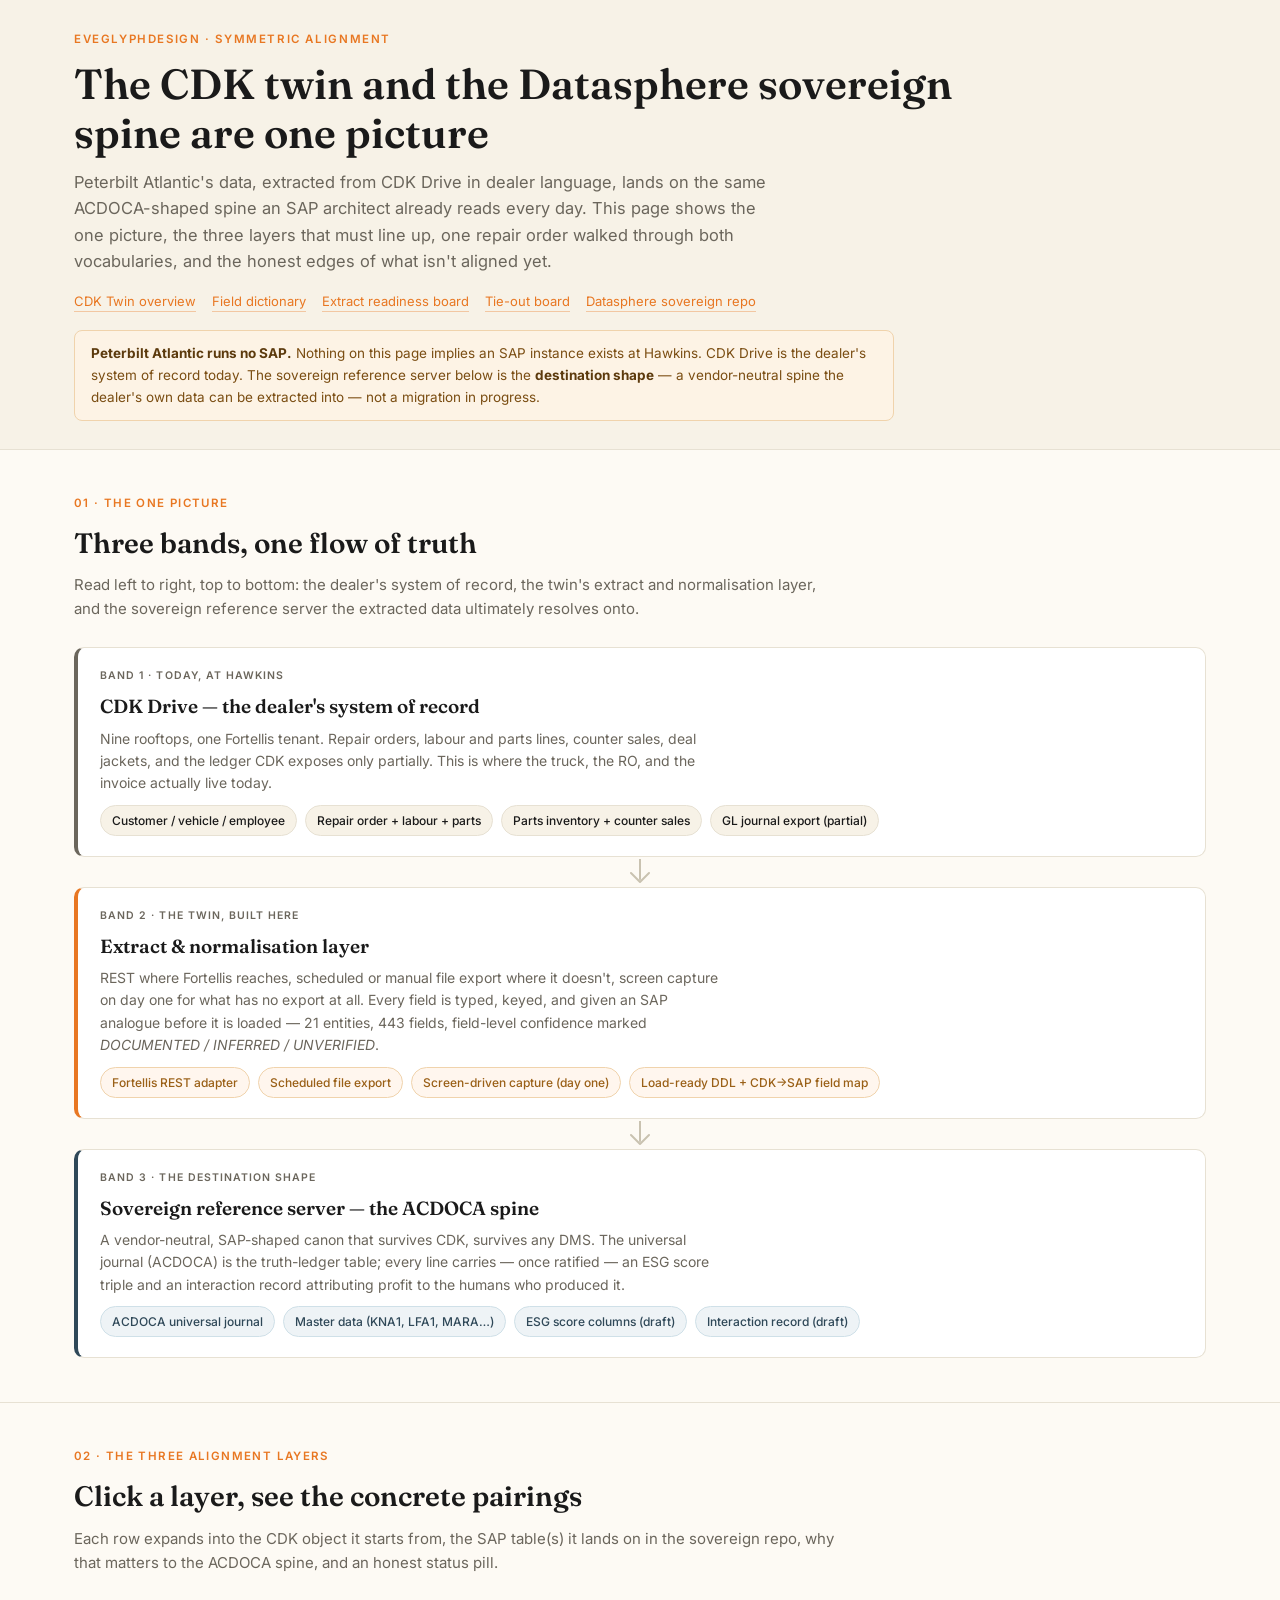
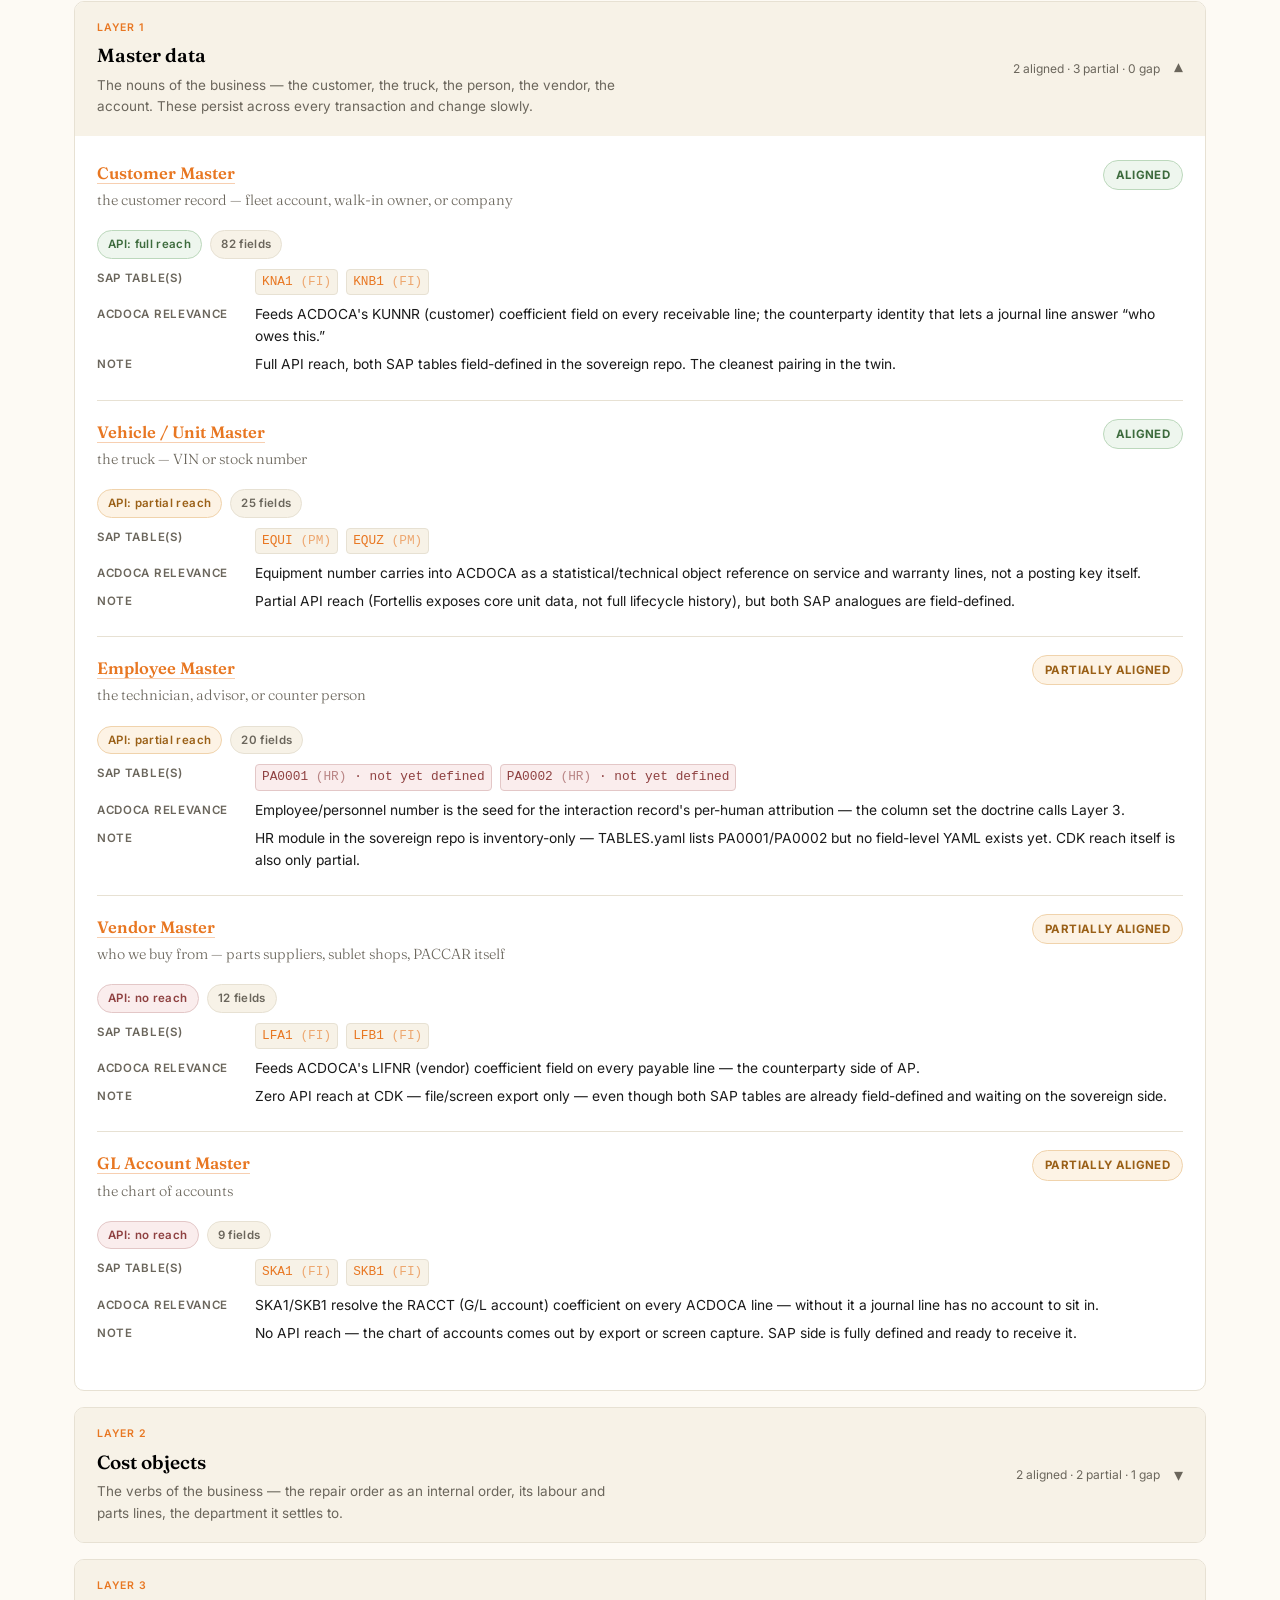
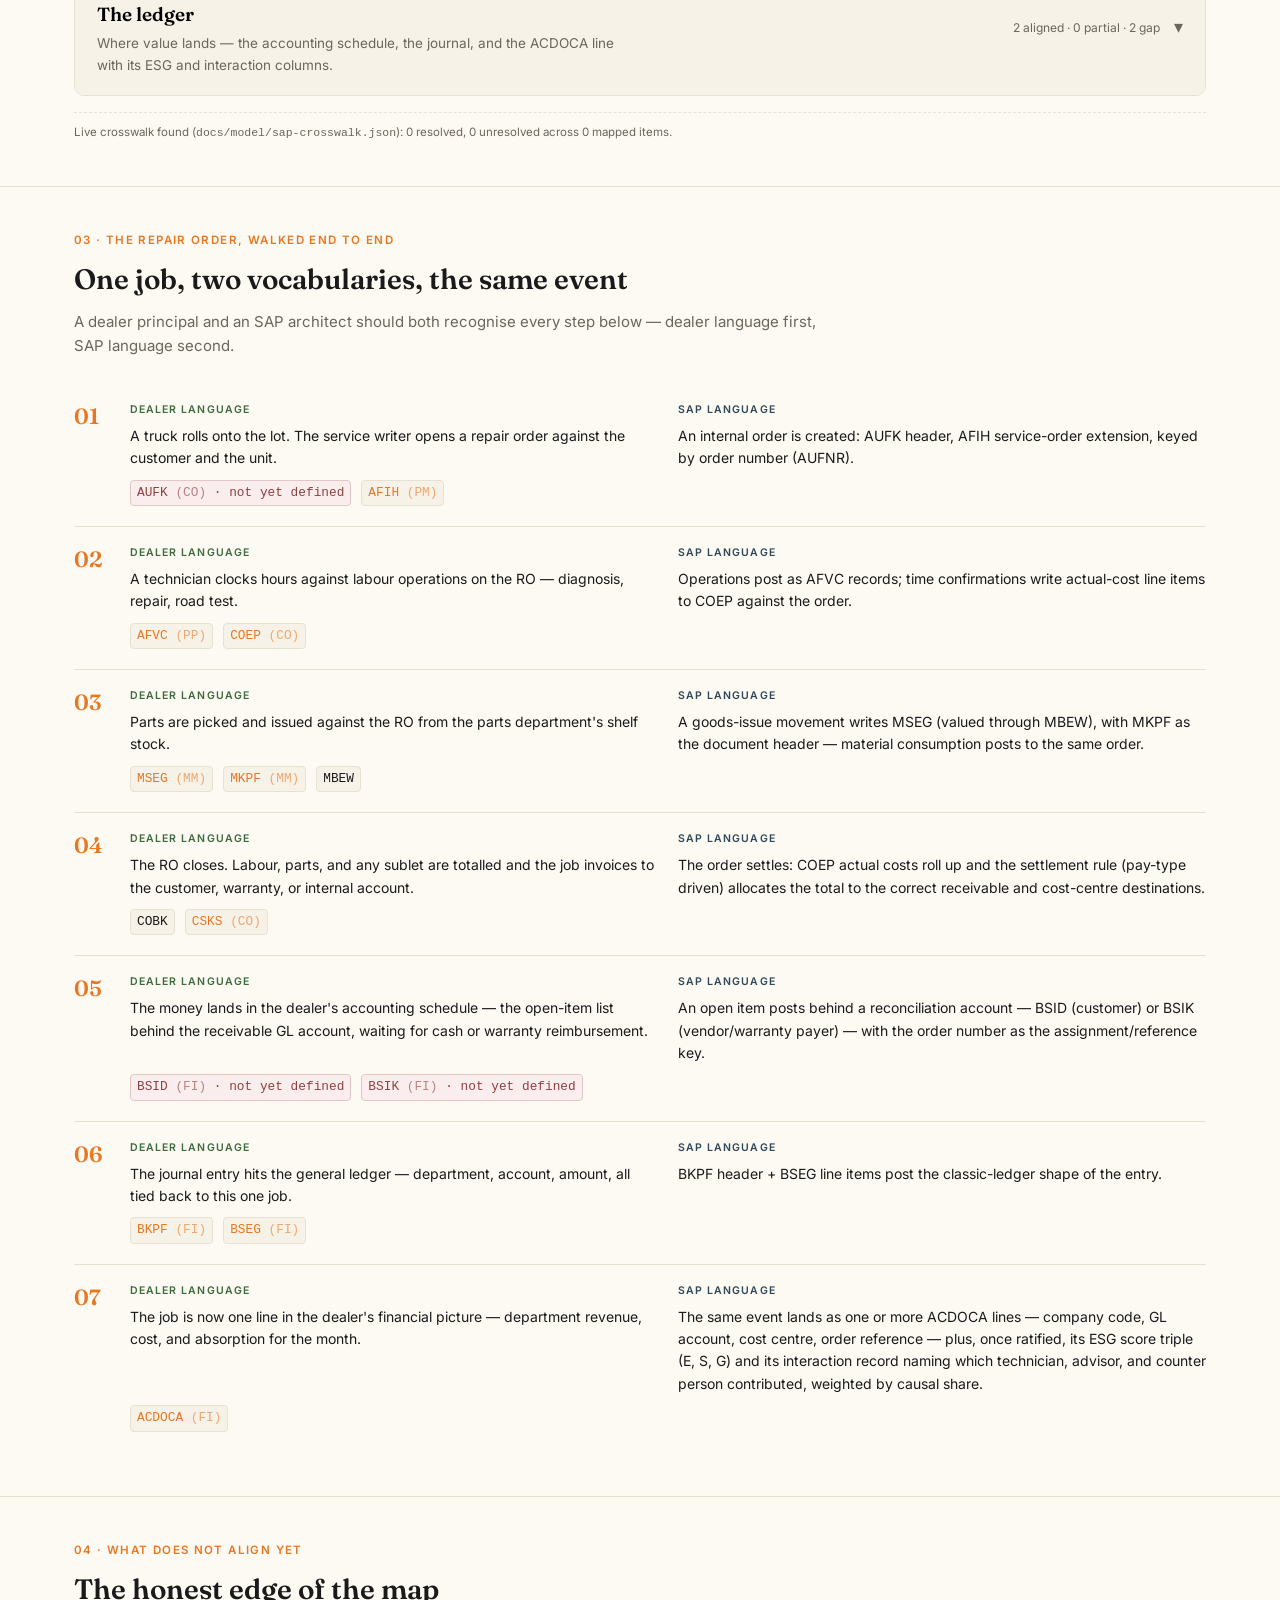
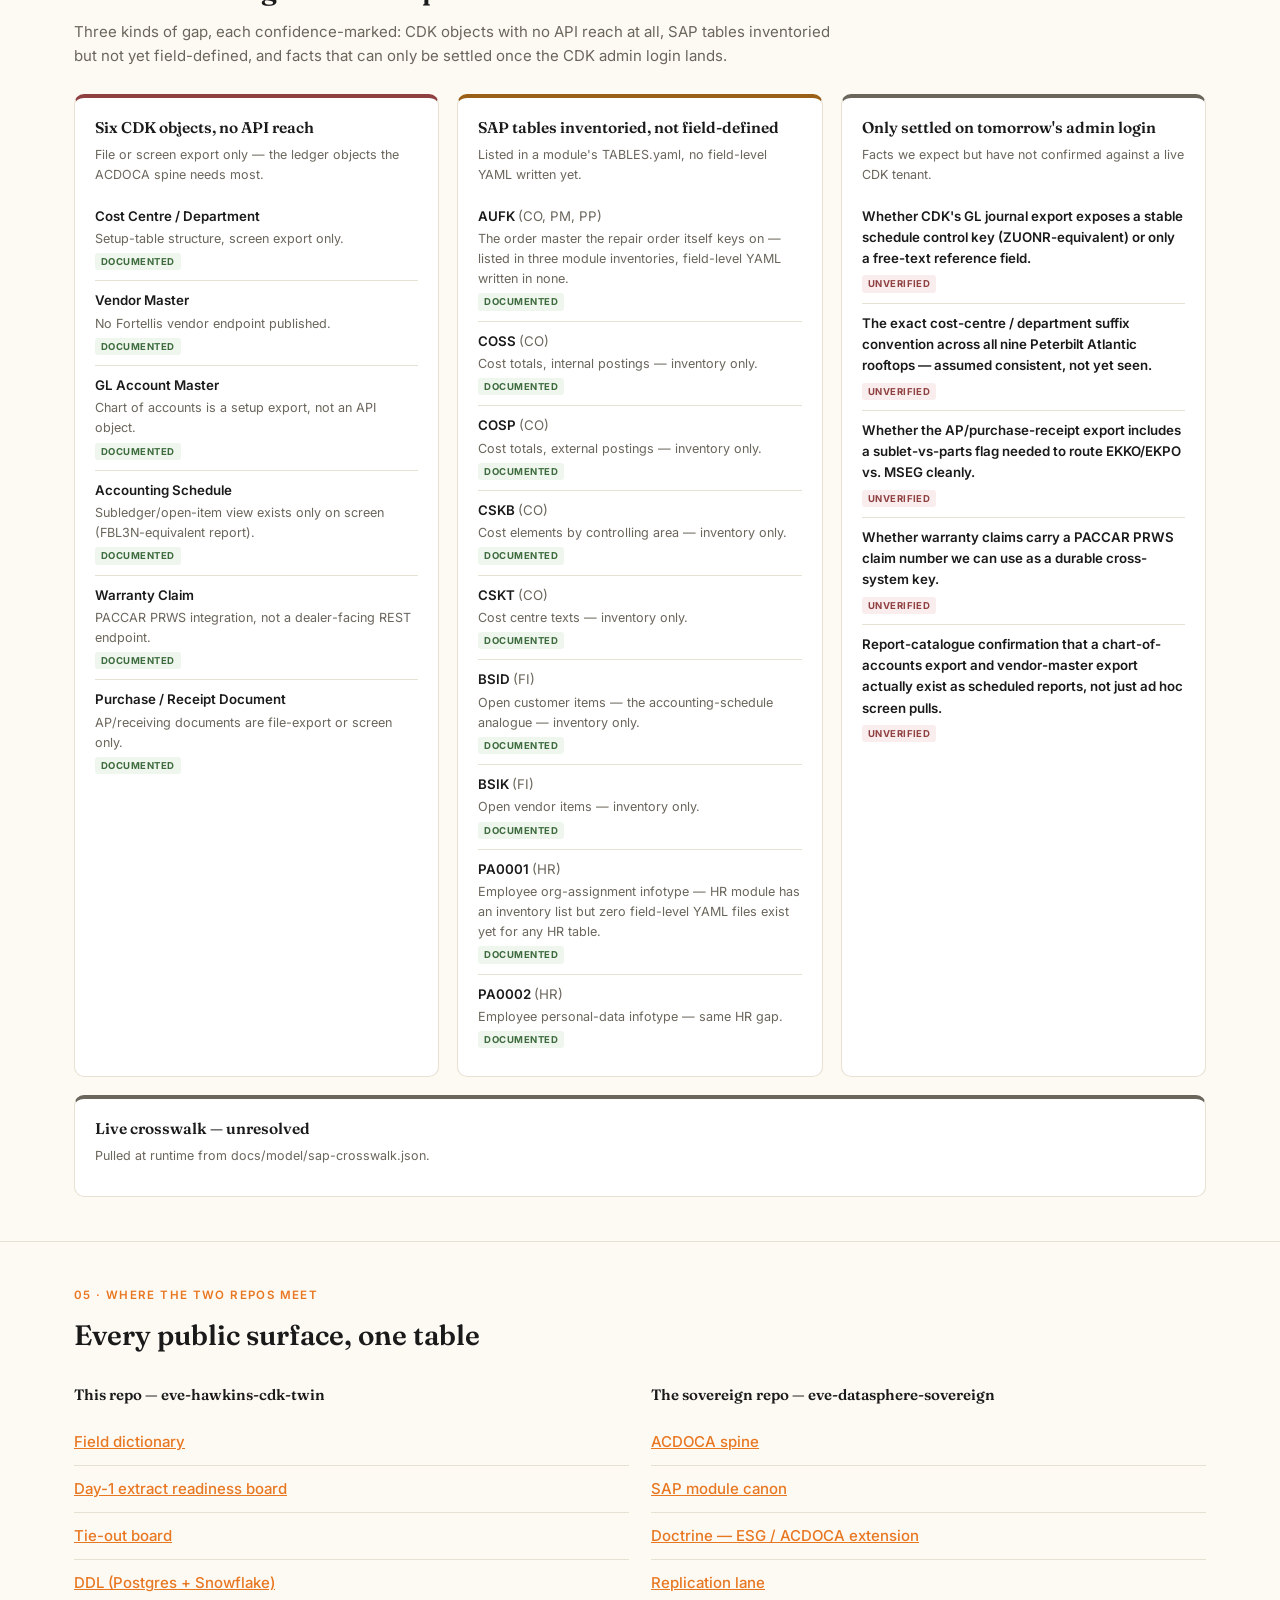
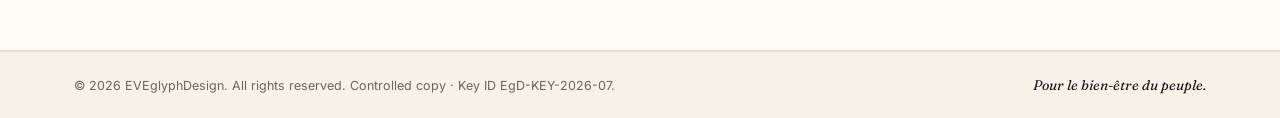
==== docs/alignment/index.html @ 352b88d2 "Lane H: Alignment Surface — CDK twin ↔ Datasphere sovereign spine, one clickable picture - docs/alig" ====
<!doctype html>
<html lang="en">
<head>
<meta charset="utf-8">
<meta name="viewport" content="width=device-width, initial-scale=1">
<title>Alignment Surface — CDK Twin ↔ Datasphere Sovereign — EVEglyphDesign</title>
<link rel="preconnect" href="https://fonts.googleapis.com">
<link rel="preconnect" href="https://fonts.gstatic.com" crossorigin>
<link href="https://fonts.googleapis.com/css2?family=Fraunces:opsz,wght@9..144,300;9..144,500;9..144,600&family=Inter:wght@400;500;600&display=swap" rel="stylesheet">
<link rel="stylesheet" href="alignment.css">
</head>
<body>

<header class="hero">
  <div class="wrap">
    <div class="eyebrow">EVEglyphDesign · Symmetric Alignment</div>
    <h1>The CDK twin and the Datasphere sovereign spine are one picture</h1>
    <p class="lede">
      Peterbilt Atlantic's data, extracted from CDK Drive in dealer language, lands on the same
      ACDOCA-shaped spine an SAP architect already reads every day. This page shows the one
      picture, the three layers that must line up, one repair order walked through both
      vocabularies, and the honest edges of what isn't aligned yet.
    </p>
    <div class="crumbs">
      <a href="../">CDK Twin overview</a>
      <a href="../model/">Field dictionary</a>
      <a href="../extract/">Extract readiness board</a>
      <a href="../tieout/">Tie-out board</a>
      <a href="https://github.com/EVEglyphDesign/eve-datasphere-sovereign">Datasphere sovereign repo</a>
    </div>
    <div class="destination-note">
      <strong>Peterbilt Atlantic runs no SAP.</strong> Nothing on this page implies an SAP instance
      exists at Hawkins. CDK Drive is the dealer's system of record today. The sovereign
      reference server below is the <strong>destination shape</strong> — a vendor-neutral spine the
      dealer's own data can be extracted into — not a migration in progress.
    </div>
  </div>
</header>

<!-- ===================== SECTION 1 — ONE PICTURE ===================== -->
<section id="picture">
  <div class="wrap">
    <div class="sec-head">
      <div class="sec-kicker">01 · The one picture</div>
      <h2>Three bands, one flow of truth</h2>
      <p class="section-intro">
        Read left to right, top to bottom: the dealer's system of record, the twin's extract and
        normalisation layer, and the sovereign reference server the extracted data ultimately
        resolves onto.
      </p>
    </div>

    <div class="bands">
      <div class="band cdk">
        <div class="b-eyebrow">Band 1 · Today, at Hawkins</div>
        <h3>CDK Drive — the dealer's system of record</h3>
        <p>Nine rooftops, one Fortellis tenant. Repair orders, labour and parts lines, counter
          sales, deal jackets, and the ledger CDK exposes only partially. This is where the truck,
          the RO, and the invoice actually live today.</p>
        <div class="b-items">
          <span class="b-chip">Customer / vehicle / employee</span>
          <span class="b-chip">Repair order + labour + parts</span>
          <span class="b-chip">Parts inventory + counter sales</span>
          <span class="b-chip">GL journal export (partial)</span>
        </div>
      </div>

      <div class="band-arrow" aria-hidden="true">
        <svg width="22" height="26" viewBox="0 0 22 26"><path d="M11 0v20M2 14l9 9 9-9" stroke="#c9c2b0" stroke-width="2" fill="none" stroke-linecap="round" stroke-linejoin="round"/></svg>
      </div>

      <div class="band twin">
        <div class="b-eyebrow">Band 2 · The twin, built here</div>
        <h3>Extract &amp; normalisation layer</h3>
        <p>REST where Fortellis reaches, scheduled or manual file export where it doesn't, screen
          capture on day one for what has no export at all. Every field is typed, keyed, and
          given an SAP analogue before it is loaded — 21 entities, 443 fields, field-level
          confidence marked <em>DOCUMENTED / INFERRED / UNVERIFIED</em>.</p>
        <div class="b-items">
          <span class="b-chip">Fortellis REST adapter</span>
          <span class="b-chip">Scheduled file export</span>
          <span class="b-chip">Screen-driven capture (day one)</span>
          <span class="b-chip">Load-ready DDL + CDK→SAP field map</span>
        </div>
      </div>

      <div class="band-arrow" aria-hidden="true">
        <svg width="22" height="26" viewBox="0 0 22 26"><path d="M11 0v20M2 14l9 9 9-9" stroke="#c9c2b0" stroke-width="2" fill="none" stroke-linecap="round" stroke-linejoin="round"/></svg>
      </div>

      <div class="band sovereign">
        <div class="b-eyebrow">Band 3 · The destination shape</div>
        <h3>Sovereign reference server — the ACDOCA spine</h3>
        <p>A vendor-neutral, SAP-shaped canon that survives CDK, survives any DMS. The universal
          journal (ACDOCA) is the truth-ledger table; every line carries — once ratified — an ESG
          score triple and an interaction record attributing profit to the humans who produced
          it.</p>
        <div class="b-items">
          <span class="b-chip">ACDOCA universal journal</span>
          <span class="b-chip">Master data (KNA1, LFA1, MARA…)</span>
          <span class="b-chip">ESG score columns (draft)</span>
          <span class="b-chip">Interaction record (draft)</span>
        </div>
      </div>
    </div>
  </div>
</section>

<!-- ===================== SECTION 2 — THREE LAYERS ===================== -->
<section id="layers">
  <div class="wrap">
    <div class="sec-head">
      <div class="sec-kicker">02 · The three alignment layers</div>
      <h2>Click a layer, see the concrete pairings</h2>
      <p class="section-intro">
        Each row expands into the CDK object it starts from, the SAP table(s) it lands on in the
        sovereign repo, why that matters to the ACDOCA spine, and an honest status pill.
      </p>
    </div>
    <div id="layer-list">Loading alignment data…</div>
    <div id="live-crosswalk-note" class="live-counts" style="display:none"></div>
  </div>
</section>

<!-- ===================== SECTION 3 — WORKED EXAMPLE ===================== -->
<section id="example">
  <div class="wrap">
    <div class="sec-head">
      <div class="sec-kicker">03 · The repair order, walked end to end</div>
      <h2>One job, two vocabularies, the same event</h2>
      <p class="section-intro">
        A dealer principal and an SAP architect should both recognise every step below — dealer
        language first, SAP language second.
      </p>
    </div>
    <div id="steps-list" class="steps">Loading…</div>
  </div>
</section>

<!-- ===================== SECTION 4 — WHAT DOES NOT ALIGN YET ===================== -->
<section id="gaps">
  <div class="wrap">
    <div class="sec-head">
      <div class="sec-kicker">04 · What does not align yet</div>
      <h2>The honest edge of the map</h2>
      <p class="section-intro">
        Three kinds of gap, each confidence-marked: CDK objects with no API reach at all, SAP
        tables inventoried but not yet field-defined, and facts that can only be settled once the
        CDK admin login lands.
      </p>
    </div>
    <div id="gap-grid" class="gap-grid">Loading…</div>
  </div>
</section>

<!-- ===================== SECTION 5 — WHERE THE REPOS MEET ===================== -->
<section id="meet">
  <div class="wrap">
    <div class="sec-head">
      <div class="sec-kicker">05 · Where the two repos meet</div>
      <h2>Every public surface, one table</h2>
    </div>
    <div class="link-cols">
      <div class="link-col">
        <h3>This repo — <span class="mono">eve-hawkins-cdk-twin</span></h3>
        <ul id="cdk-links"></ul>
      </div>
      <div class="link-col">
        <h3>The sovereign repo — <span class="mono">eve-datasphere-sovereign</span></h3>
        <ul id="ds-links"></ul>
      </div>
    </div>
  </div>
</section>

<footer><div class="wrap">
  <span>© 2026 EVEglyphDesign. All rights reserved. Controlled copy · Key ID EgD-KEY-2026-07.</span>
  <span class="mark">Pour le bien-être du peuple.</span>
</div></footer>

<script>
const $=s=>document.querySelector(s);
const esc=s=>String(s==null?"":s).replace(/[&<>"]/g,c=>({"&":"&amp;","<":"&lt;",">":"&gt;",'"':"&quot;"}[c]));

const DS_BASE = "https://github.com/EVEglyphDesign/eve-datasphere-sovereign/blob/main";
const DICT_BASE = "https://eveglyphdesign.github.io/eve-hawkins-cdk-twin/model/";

function moduleDirOf(mod){ return mod; }
function sapTableUrl(t){
  if(!t.module || t.table==='n/a') return null;
  return `${DS_BASE}/schema/sap-modules/${t.module}/tables/${t.table}.yaml`;
}
function sapTableChip(t){
  const url = t.defined ? sapTableUrl(t) : null;
  const label = esc(t.table) + (t.module ? ` <span style="opacity:.6">(${esc(t.module.toUpperCase())})</span>` : '');
  if(url){
    return `<a class="sap-tab-link" href="${url}" target="_blank" rel="noopener" title="${esc(t.role||'')}">${label}</a>`;
  }
  return `<span class="sap-tab-link undefined" title="Inventoried, not yet field-defined — ${esc(t.role||'')}">${label} · not yet defined</span>`;
}
function statusLabel(s){
  return {aligned:'Aligned', 'partially-aligned':'Partially aligned', gap:'Gap'}[s] || s;
}
function apiPill(reach){
  if(reach==='n/a') return '';
  const cls = reach==='full'?'full':reach==='partial'?'partial':'none';
  const txt = reach==='full'?'API: full reach':reach==='partial'?'API: partial reach':'API: no reach';
  return `<span class="pill ${cls}">${txt}</span>`;
}

let ALIGN = null, CROSSWALK = null;

function renderLayers(){
  const wrap = document.createElement('div');
  ALIGN.layers.forEach((layer, idx)=>{
    const block = document.createElement('div');
    block.className = 'layer-block' + (idx===0 ? ' open' : '');
    const aligned = layer.pairings.filter(p=>p.status==='aligned').length;
    const partial = layer.pairings.filter(p=>p.status==='partially-aligned').length;
    const gap = layer.pairings.filter(p=>p.status==='gap').length;
    block.innerHTML = `
      <button class="layer-head" type="button">
        <div class="lh-left">
          <div class="lh-kicker">${esc(layer.kicker)}</div>
          <h3>${esc(layer.title)}</h3>
          <p>${esc(layer.summary)}</p>
        </div>
        <div class="lh-right">
          <div class="lh-counts">${aligned} aligned · ${partial} partial · ${gap} gap</div>
          <div class="chev">▾</div>
        </div>
      </button>
      <div class="layer-body"></div>
    `;
    const body = block.querySelector('.layer-body');
    layer.pairings.forEach(p=>{
      const dictUrl = p.cdk_entity_id ? `${DICT_BASE}#${p.cdk_entity_id}` : null;
      const cdkLinkHtml = dictUrl
        ? `<a class="cdk-obj-link" href="${dictUrl}" target="_blank" rel="noopener">${esc(p.cdk_label)}</a>`
        : `<span>${esc(p.cdk_label)}</span>`;
      const sapChips = p.sap_tables.map(sapTableChip).join(' ');
      const div = document.createElement('div');
      div.className = 'pairing';
      div.innerHTML = `
        <div class="pairing-top">
          <div>
            <h4>${cdkLinkHtml}</h4>
            <p class="p-dealer">${esc(p.dealer_label)}</p>
          </div>
          <span class="status-pill ${esc(p.status)}">${esc(statusLabel(p.status))}</span>
        </div>
        <div class="p-meta">
          ${apiPill(p.api_reach)}
          ${p.field_count!=null ? `<span class="pill">${p.field_count} fields</span>` : ''}
        </div>
        <div class="p-detail">
          <div class="p-row"><div class="k">SAP table(s)</div><div class="v">${sapChips}</div></div>
          <div class="p-row"><div class="k">ACDOCA relevance</div><div class="v">${esc(p.acdoca_relevance)}</div></div>
          <div class="p-row"><div class="k">Note</div><div class="v">${esc(p.note)}</div></div>
        </div>
      `;
      body.appendChild(div);
    });
    block.querySelector('.layer-head').addEventListener('click', ()=>block.classList.toggle('open'));
    wrap.appendChild(block);
  });
  $('#layer-list').innerHTML = '';
  $('#layer-list').appendChild(wrap);

  if(CROSSWALK){
    $('#live-crosswalk-note').style.display='block';
    $('#live-crosswalk-note').innerHTML = CROSSWALK.summary || 'Live crosswalk data found — resolved/unresolved counts reflect docs/model/sap-crosswalk.json.';
  }
}

function renderSteps(){
  const ex = ALIGN.worked_example;
  const wrap = document.createElement('div');
  ex.steps.forEach(s=>{
    const el = document.createElement('div');
    el.className = 'step';
    const chips = s.tables.map(t=>{
      const found = ALIGN.layers.flatMap(l=>l.pairings).flatMap(p=>p.sap_tables).find(x=>x.table===t);
      if(found) return sapTableChip(found);
      return `<span class="sap-tab-link">${esc(t)}</span>`;
    }).join(' ');
    el.innerHTML = `
      <div class="s-num">${String(s.n).padStart(2,'0')}</div>
      <div>
        <div class="step-cols">
          <div class="step-col dealer">
            <div class="sc-label">Dealer language</div>
            <p>${esc(s.dealer)}</p>
          </div>
          <div class="step-col sap">
            <div class="sc-label">SAP language</div>
            <p>${esc(s.sap)}</p>
          </div>
        </div>
        <div class="step-tables">${chips}</div>
      </div>
    `;
    wrap.appendChild(el);
  });
  $('#steps-list').innerHTML = '';
  $('#steps-list').appendChild(wrap);
}

function confTag(c){ return `<span class="conf-tag ${esc(c)}">${esc(c)}</span>`; }

function renderGaps(){
  const g = ALIGN.not_aligned_yet;
  const grid = $('#gap-grid');
  grid.innerHTML = `
    <div class="gap-card no-api">
      <h3>Six CDK objects, no API reach</h3>
      <div class="gc-sub">File or screen export only — the ledger objects the ACDOCA spine needs most.</div>
      <ul>${g.no_api_reach.map(x=>`<li><span class="gap-item-title">${esc(x.label)}</span><span class="gap-item-why">${esc(x.why)}</span>${confTag(x.confidence)}</li>`).join('')}</ul>
    </div>
    <div class="gap-card undefined-tables">
      <h3>SAP tables inventoried, not field-defined</h3>
      <div class="gc-sub">Listed in a module's TABLES.yaml, no field-level YAML written yet.</div>
      <ul>${g.sap_tables_inventoried_not_defined.map(x=>`<li><span class="gap-item-title">${esc(x.table)} <span style="color:var(--mute);font-weight:400">(${x.modules.map(m=>m.toUpperCase()).join(', ')})</span></span><span class="gap-item-why">${esc(x.why)}</span>${confTag(x.confidence)}</li>`).join('')}</ul>
    </div>
    <div class="gap-card settle">
      <h3>Only settled on tomorrow's admin login</h3>
      <div class="gc-sub">Facts we expect but have not confirmed against a live CDK tenant.</div>
      <ul>${g.settle_on_login.map(x=>`<li><span class="gap-item-title">${esc(x.item)}</span>${confTag(x.confidence)}</li>`).join('')}</ul>
    </div>
  `;
  if(CROSSWALK && CROSSWALK.unresolved_examples){
    const extra = document.createElement('div');
    extra.className = 'gap-card settle';
    extra.style.gridColumn = '1 / -1';
    extra.innerHTML = `<h3>Live crosswalk — unresolved</h3><div class="gc-sub">Pulled at runtime from docs/model/sap-crosswalk.json.</div><ul>${CROSSWALK.unresolved_examples.map(x=>`<li>${esc(x)}</li>`).join('')}</ul>`;
    grid.appendChild(extra);
  }
}

function renderLinks(){
  const cdk = $('#cdk-links'), ds = $('#ds-links');
  cdk.innerHTML = ALIGN.repo_links.cdk_twin.map(l=>`<li><a href="${esc(l.url)}" target="_blank" rel="noopener">${esc(l.label)}</a></li>`).join('');
  ds.innerHTML = ALIGN.repo_links.datasphere_sovereign.map(l=>`<li><a href="${esc(l.url)}" target="_blank" rel="noopener">${esc(l.label)}</a></li>`).join('');
}

fetch('alignment.json').then(r=>r.json()).then(d=>{
  ALIGN = d;
  renderLayers();
  renderSteps();
  renderGaps();
  renderLinks();

  // Optional: live crosswalk from Lane G, degrade silently if absent.
  fetch('../model/sap-crosswalk.json').then(r=>{ if(!r.ok) throw 0; return r.json(); }).then(cw=>{
    try{
      let resolved=0, unresolved=0, unresolvedList=[];
      const items = Array.isArray(cw) ? cw : (cw.items || cw.mappings || cw.entries || []);
      items.forEach(it=>{
        const ok = it.resolved===true || (it.sap_table && it.status!=='unresolved');
        if(ok) resolved++; else { unresolved++; if(unresolvedList.length<8) unresolvedList.push(it.label||it.entity_id||it.sap_table||JSON.stringify(it).slice(0,80)); }
      });
      CROSSWALK = {
        summary: `Live crosswalk found (<code>docs/model/sap-crosswalk.json</code>): ${resolved} resolved, ${unresolved} unresolved across ${items.length} mapped items.`,
        unresolved_examples: unresolvedList
      };
      renderLayers();
      renderGaps();
    }catch(e){ /* malformed crosswalk — degrade silently */ }
  }).catch(()=>{ /* not present yet — degrade silently, this is expected until Lane G publishes it */ });
}).catch(()=>{
  $('#layer-list').innerHTML = '<p>The alignment data could not be loaded. Open it directly: <a href="alignment.json">alignment.json</a></p>';
});
</script>
</body>
</html>
---- docs/alignment/alignment.css ----
/* EVEglyphDesign — Alignment Surface stylesheet (Lane H) */
:root{--cream:#fdfaf4;--cream2:#f7f2e7;--ink:#1a1a1a;--line:#e7e1d3;--mute:#6b665c;--accent:#e87722}
*{box-sizing:border-box}
html,body{margin:0;padding:0;max-width:100%;overflow-x:hidden}
body{background:var(--cream);color:var(--ink);font-family:'Inter',system-ui,sans-serif;font-size:15px;line-height:1.6;-webkit-font-smoothing:antialiased}
a{color:var(--accent);word-break:break-word}
h1,h2,h3,h4{font-family:'Fraunces',Georgia,serif;font-weight:600;margin:0}
img,table{max-width:100%}
.wrap{max-width:1180px;margin:0 auto;padding:0 24px}

/* header */
header.hero{border-bottom:1px solid var(--line);background:var(--cream2)}
header.hero .wrap{padding:30px 24px 28px}
.eyebrow{font-size:11.5px;letter-spacing:.14em;text-transform:uppercase;color:var(--accent);font-weight:600;margin-bottom:12px}
h1{font-size:clamp(26px,4.2vw,42px);line-height:1.15;margin-bottom:12px;max-width:880px}
header.hero p.lede{margin:0;color:var(--mute);max-width:70ch;font-size:16.5px}
.crumbs{margin-top:16px;font-size:13px;display:flex;flex-wrap:wrap;gap:6px 16px}
.crumbs a{text-decoration:none;border-bottom:1px solid rgba(232,119,34,.35)}
.destination-note{margin-top:18px;padding:12px 16px;background:#fdf3e5;border:1px solid #f0d3ac;border-radius:8px;color:#7a4d12;font-size:13.5px;max-width:820px}
.destination-note strong{color:#5c3a0d}

section{padding:44px 0;border-bottom:1px solid var(--line)}
section .sec-head{margin-bottom:26px}
section h2{font-size:clamp(21px,3vw,28px);margin-bottom:8px}
section p.section-intro{color:var(--mute);max-width:760px;margin:0}
.sec-kicker{font-size:11.5px;letter-spacing:.12em;text-transform:uppercase;color:var(--accent);font-weight:600;margin-bottom:8px}

/* ===== SECTION 1: three-band diagram ===== */
.bands{display:flex;flex-direction:column;gap:0}
.band{position:relative;border:1px solid var(--line);border-radius:10px;padding:20px 22px;background:#fff}
.band + .band{margin-top:22px}
.band-arrow{display:flex;justify-content:center;margin:2px 0}
.band-arrow svg{display:block}
.band .b-eyebrow{font-size:10.5px;letter-spacing:.1em;text-transform:uppercase;color:var(--mute);font-weight:600;margin-bottom:6px}
.band h3{font-size:19px;margin-bottom:6px}
.band p{color:var(--mute);font-size:14px;margin:0 0 10px;max-width:70ch}
.band .b-items{display:flex;flex-wrap:wrap;gap:8px}
.b-chip{font-size:12px;font-weight:500;padding:5px 11px;border-radius:20px;border:1px solid var(--line);background:var(--cream2);color:var(--ink)}
.band.cdk{border-left:4px solid #6b665c}
.band.twin{border-left:4px solid var(--accent)}
.band.sovereign{border-left:4px solid #2f4858}
.band.sovereign .b-chip{background:#eef3f6;border-color:#cfe0e8;color:#2f4858}
.band.twin .b-chip{background:#fff6ee;border-color:#f0d3ac;color:#9a6017}

/* ===== SECTION 2: expandable layer rows ===== */
.layer-block{border:1px solid var(--line);border-radius:10px;background:#fff;margin-bottom:16px;overflow:hidden}
.layer-head{width:100%;text-align:left;background:var(--cream2);border:0;padding:18px 22px;cursor:pointer;display:flex;justify-content:space-between;align-items:center;gap:16px;font:inherit}
.layer-head:hover{background:#f2ecdd}
.layer-head .lh-left{min-width:0}
.layer-head .lh-kicker{font-size:10.5px;letter-spacing:.1em;text-transform:uppercase;color:var(--accent);font-weight:600;margin-bottom:4px}
.layer-head h3{font-size:19px;margin-bottom:4px}
.layer-head p{margin:0;color:var(--mute);font-size:13.5px;max-width:60ch}
.layer-head .lh-right{display:flex;align-items:center;gap:14px;flex-shrink:0}
.layer-head .lh-counts{font-size:12px;color:var(--mute);text-align:right;white-space:nowrap}
.layer-head .chev{font-size:18px;color:var(--mute);transition:transform .15s}
.layer-block.open .chev{transform:rotate(180deg)}
.layer-body{display:none;padding:6px 22px 22px}
.layer-block.open .layer-body{display:block}

.pairing{border-top:1px solid var(--line);padding:18px 0}
.pairing:first-child{border-top:0}
.pairing-top{display:flex;justify-content:space-between;align-items:flex-start;gap:14px;flex-wrap:wrap}
.pairing h4{font-size:16.5px;margin-bottom:3px}
.pairing .p-dealer{color:var(--mute);font-family:'Fraunces',serif;font-weight:300;font-size:14.5px;margin:0 0 10px}
.pairing .p-meta{display:flex;flex-wrap:wrap;gap:8px;margin:8px 0}
.pill{font-size:11.5px;font-weight:600;letter-spacing:.03em;padding:4px 10px;border-radius:20px;border:1px solid var(--line);color:var(--mute);background:var(--cream2);display:inline-block;white-space:nowrap}
.pill.full{border-color:#bcd8bc;background:#eef6ee;color:#3d6b3d}
.pill.partial{border-color:#f0d3ac;background:#fdf3e5;color:#9a6017}
.pill.none{border-color:#e3c7c7;background:#faeded;color:#8f4141}
.status-pill{font-size:11.5px;font-weight:700;letter-spacing:.03em;padding:5px 12px;border-radius:20px;text-transform:uppercase;white-space:nowrap}
.status-pill.aligned{background:#eef6ee;color:#3d6b3d;border:1px solid #bcd8bc}
.status-pill.partially-aligned{background:#fdf3e5;color:#9a6017;border:1px solid #f0d3ac}
.status-pill.gap{background:#faeded;color:#8f4141;border:1px solid #e3c7c7}
.p-detail{font-size:13.8px;margin-top:8px}
.p-detail .p-row{display:flex;gap:8px;margin:6px 0}
.p-detail .p-row .k{color:var(--mute);flex:0 0 150px;font-size:11.5px;text-transform:uppercase;letter-spacing:.06em;font-weight:600;padding-top:2px}
.p-detail .p-row .v{flex:1;min-width:0}
.sap-tab-link{font-family:ui-monospace,SFMono-Regular,Menlo,monospace;font-size:12.8px;background:var(--cream2);border-radius:4px;padding:2px 6px;text-decoration:none;border:1px solid var(--line);display:inline-block;margin:2px 4px 2px 0}
.sap-tab-link:hover{border-color:var(--accent)}
.sap-tab-link.undefined{background:#faeded;border-color:#e3c7c7;color:#8f4141;text-decoration:none;cursor:default}
.cdk-obj-link{font-weight:600;text-decoration:none;border-bottom:1px solid rgba(232,119,34,.35)}
.cdk-obj-link:hover{border-bottom-color:var(--accent)}
.live-counts{font-size:11.5px;color:var(--mute);margin-top:10px;padding-top:10px;border-top:1px dashed var(--line)}

/* ===== SECTION 3: worked example steps ===== */
.steps{display:flex;flex-direction:column;gap:0}
.step{display:grid;grid-template-columns:40px 1fr;gap:16px;padding:18px 0;border-top:1px solid var(--line)}
.step:first-child{border-top:0}
.step .s-num{font-family:'Fraunces',serif;font-size:22px;color:var(--accent);font-weight:600;line-height:1.3}
.step-cols{display:grid;grid-template-columns:1fr 1fr;gap:20px;min-width:0}
.step-col{min-width:0}
.step-col .sc-label{font-size:10.5px;letter-spacing:.1em;text-transform:uppercase;color:var(--mute);font-weight:600;margin-bottom:6px}
.step-col.dealer .sc-label{color:#3d6b3d}
.step-col.sap .sc-label{color:#2f4858}
.step-col p{margin:0 0 8px;font-size:14px}
.step-tables{display:flex;flex-wrap:wrap;gap:6px}
@media(max-width:680px){
  .step-cols{grid-template-columns:1fr}
}

/* ===== SECTION 4: gap panel ===== */
.gap-grid{display:grid;grid-template-columns:1fr 1fr 1fr;gap:18px}
.gap-card{border:1px solid var(--line);border-radius:10px;padding:18px 20px;background:#fff}
.gap-card.no-api{border-top:4px solid #8f4141}
.gap-card.undefined-tables{border-top:4px solid #9a6017}
.gap-card.settle{border-top:4px solid #6b665c}
.gap-card h3{font-size:15.5px;margin-bottom:4px}
.gap-card .gc-sub{font-size:12.5px;color:var(--mute);margin-bottom:12px}
.gap-card ul{margin:0;padding-left:0;list-style:none}
.gap-card li{padding:9px 0;border-top:1px solid var(--line);font-size:13.3px}
.gap-card li:first-child{border-top:0}
.gap-item-title{font-weight:600;display:block;margin-bottom:2px}
.gap-item-why{color:var(--mute);font-size:12.6px;display:block}
.conf-tag{display:inline-block;font-size:9.5px;font-weight:700;letter-spacing:.05em;text-transform:uppercase;padding:1px 6px;border-radius:3px;margin-top:4px}
.conf-tag.DOCUMENTED{background:#eef6ee;color:#3d6b3d}
.conf-tag.INFERRED{background:#fdf3e5;color:#9a6017}
.conf-tag.UNVERIFIED{background:#faeded;color:#8f4141}
@media(max-width:900px){.gap-grid{grid-template-columns:1fr}}

/* ===== SECTION 5: link table ===== */
.link-cols{display:grid;grid-template-columns:1fr 1fr;gap:22px}
.link-col h3{font-size:15px;margin-bottom:12px}
.link-col ul{list-style:none;margin:0;padding:0}
.link-col li{padding:11px 0;border-top:1px solid var(--line);display:flex;justify-content:space-between;gap:14px;align-items:baseline}
.link-col li:first-child{border-top:0}
.link-col a{font-weight:500}
@media(max-width:720px){.link-cols{grid-template-columns:1fr}}

footer{border-top:1px solid var(--line);background:var(--cream2);font-size:12.5px;color:var(--mute)}
footer .wrap{padding:22px 24px;display:flex;flex-wrap:wrap;justify-content:space-between;gap:10px;align-items:baseline}
footer .mark{font-family:'Fraunces',serif;font-style:italic;color:var(--ink);font-size:14px}

/* ============ RESPONSIVE ============ */
@media(max-width:880px){
  .layer-head{flex-direction:column;align-items:flex-start}
  .layer-head .lh-right{width:100%;justify-content:space-between}
}
@media(max-width:600px){
  .wrap{padding:0 16px}
  header.hero .wrap{padding:22px 16px 22px}
  section{padding:32px 0}
  .layer-head{padding:14px 16px}
  .layer-body{padding:4px 16px 18px}
  .p-detail .p-row{flex-direction:column;gap:2px}
  .p-detail .p-row .k{flex:none}
  .pairing-top{flex-direction:column;align-items:flex-start}
  .step{grid-template-columns:28px 1fr}
  .s-num{font-size:18px}
}
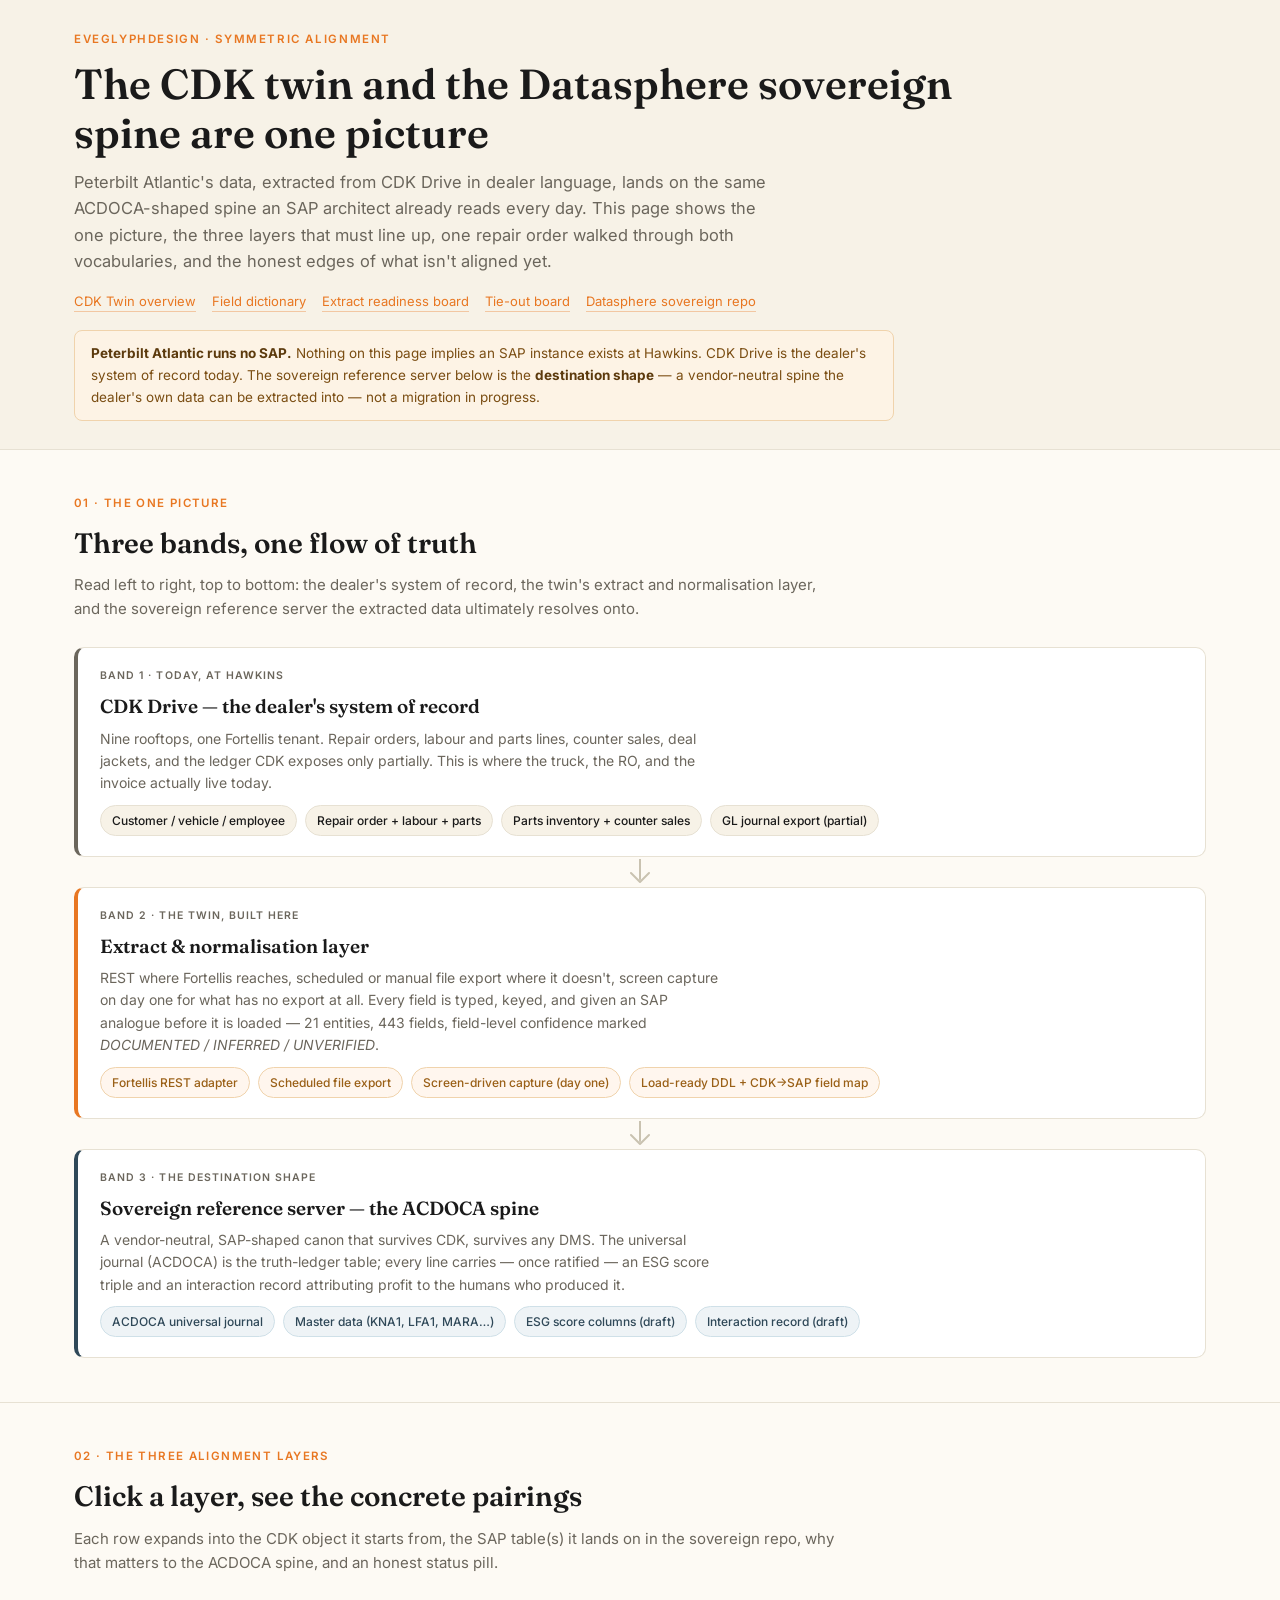
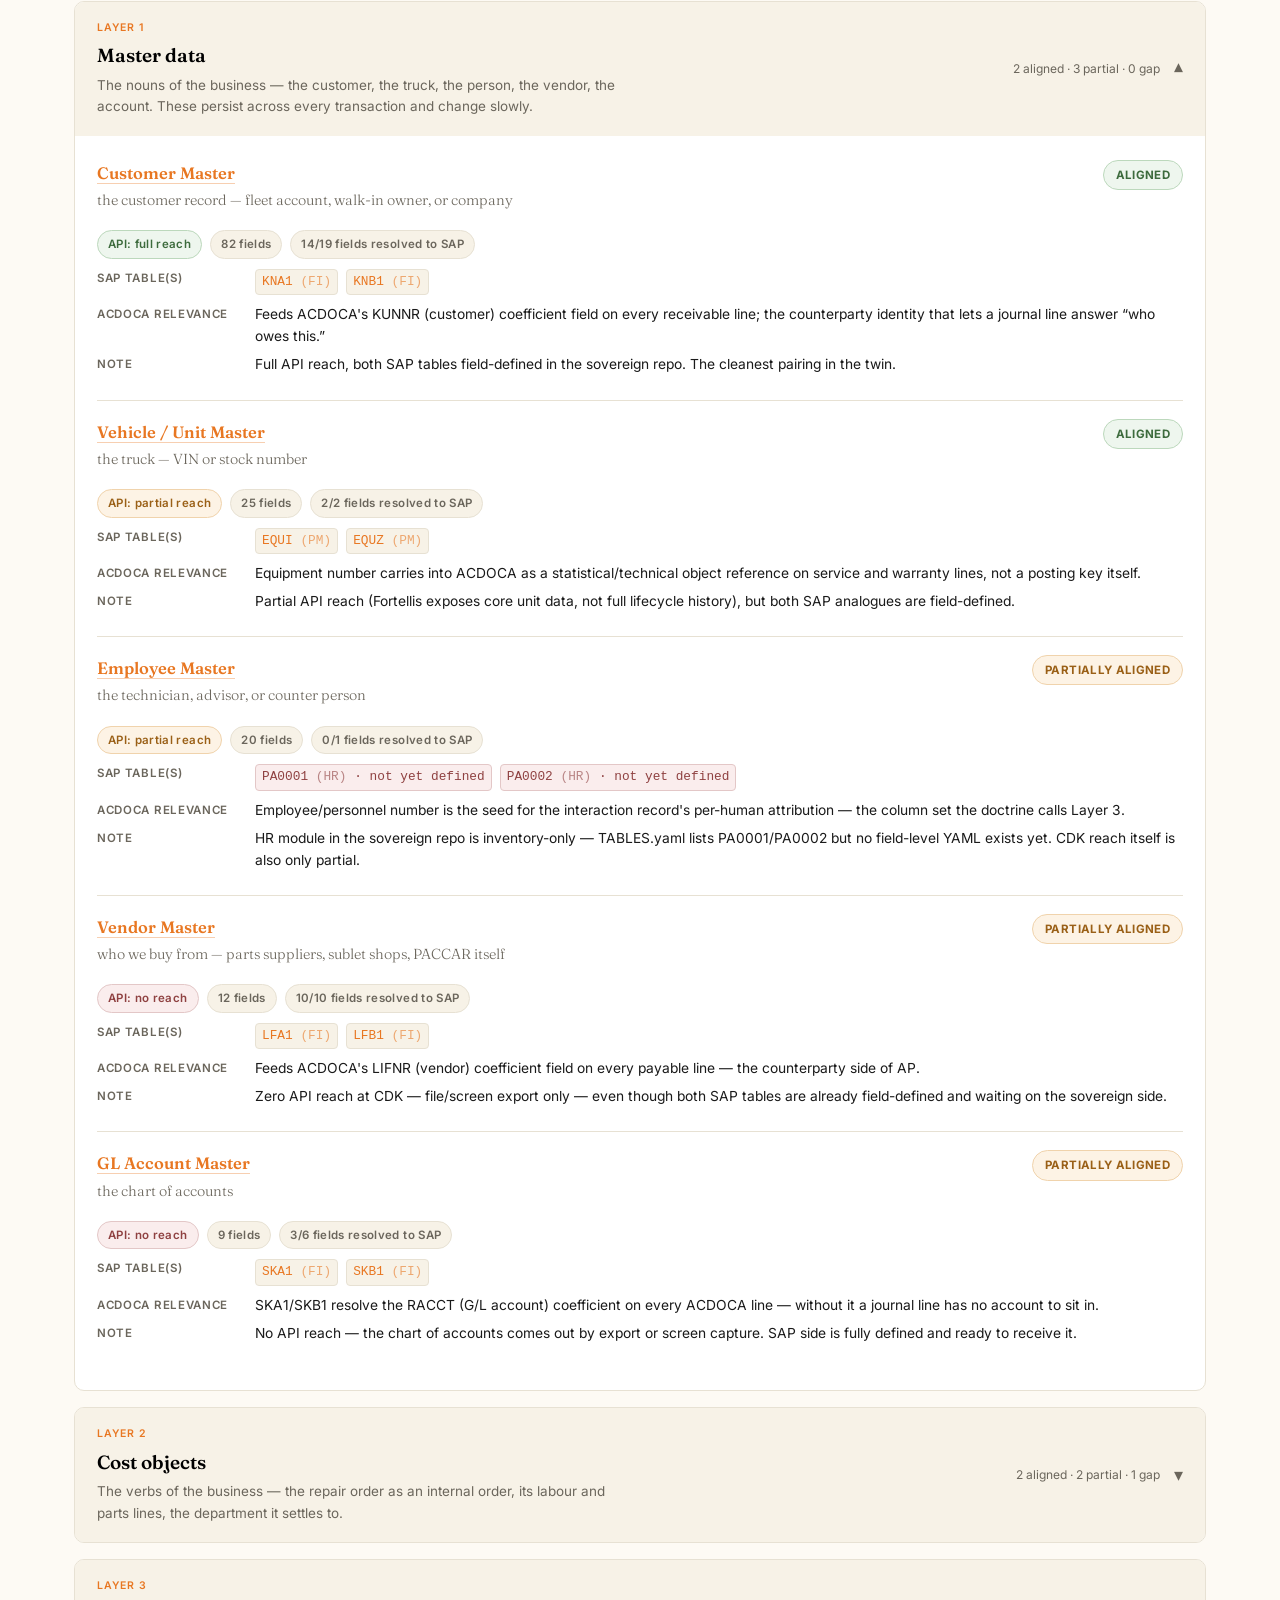
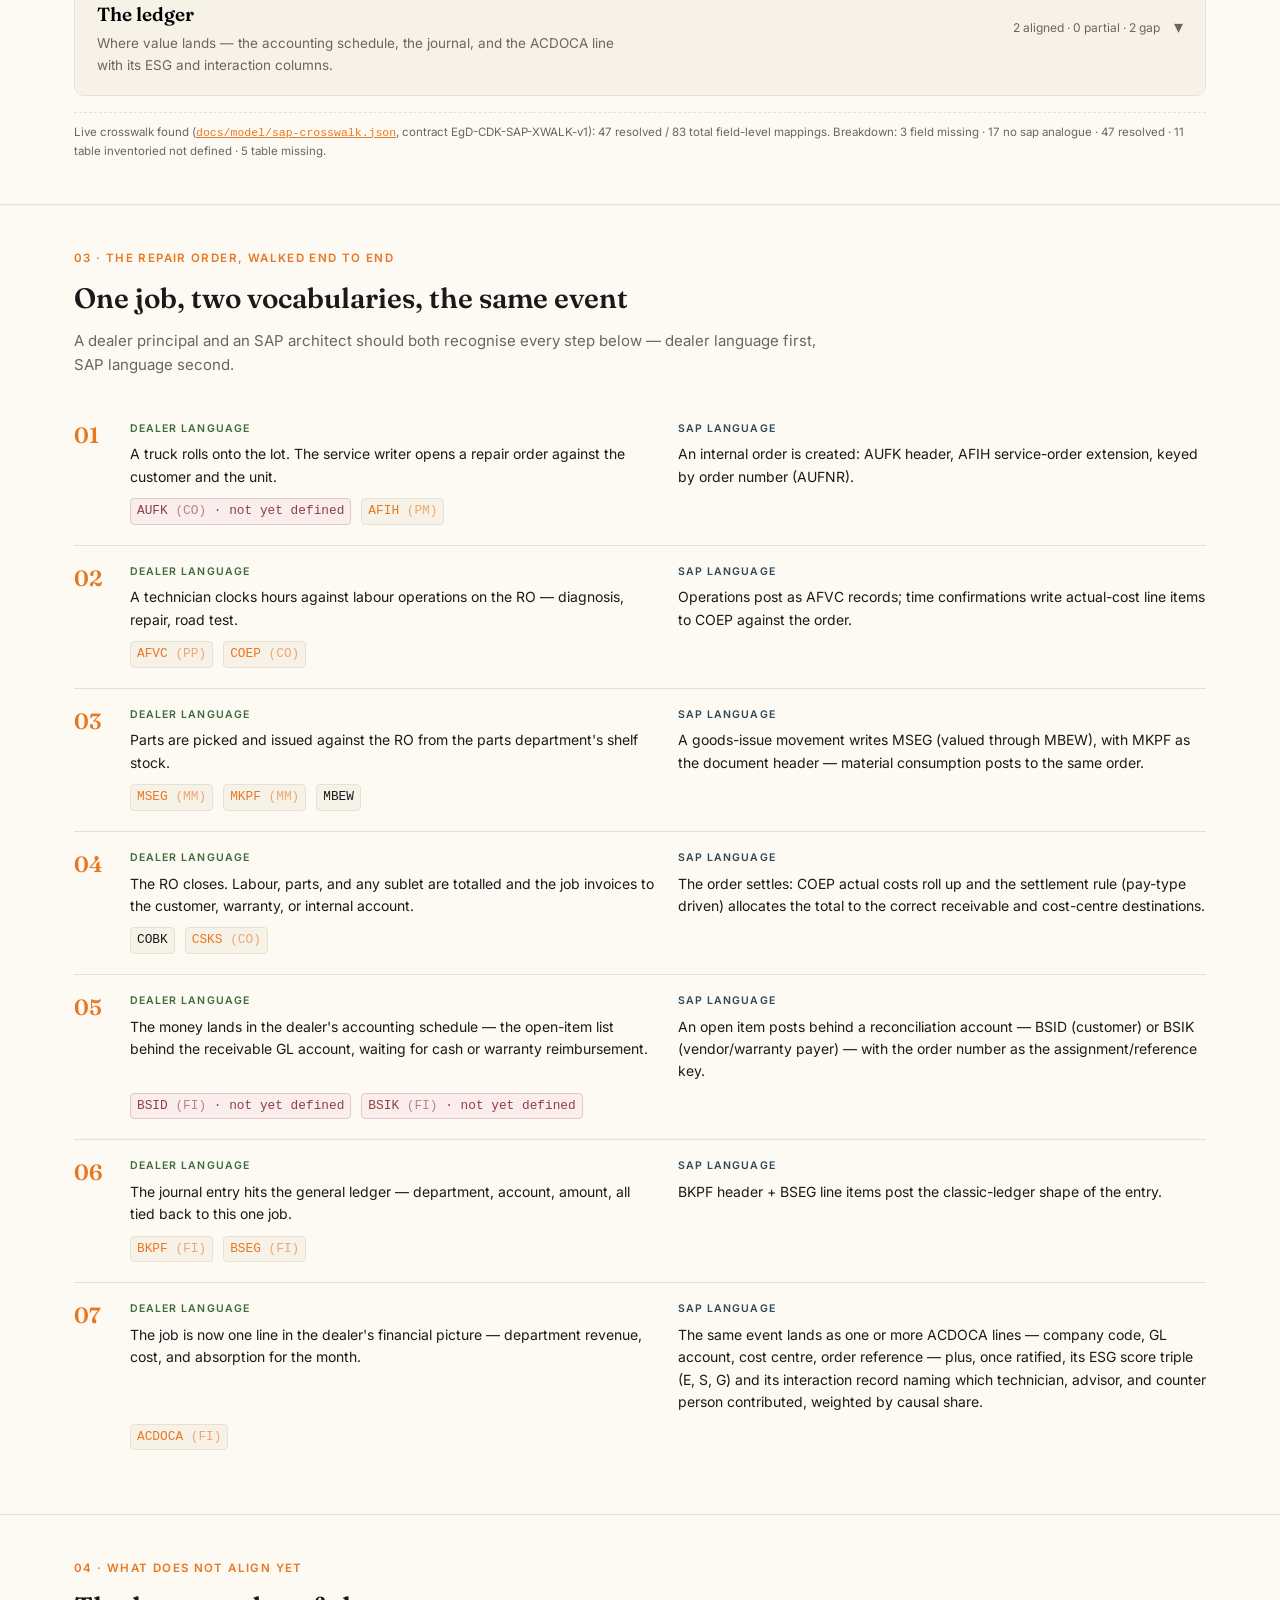
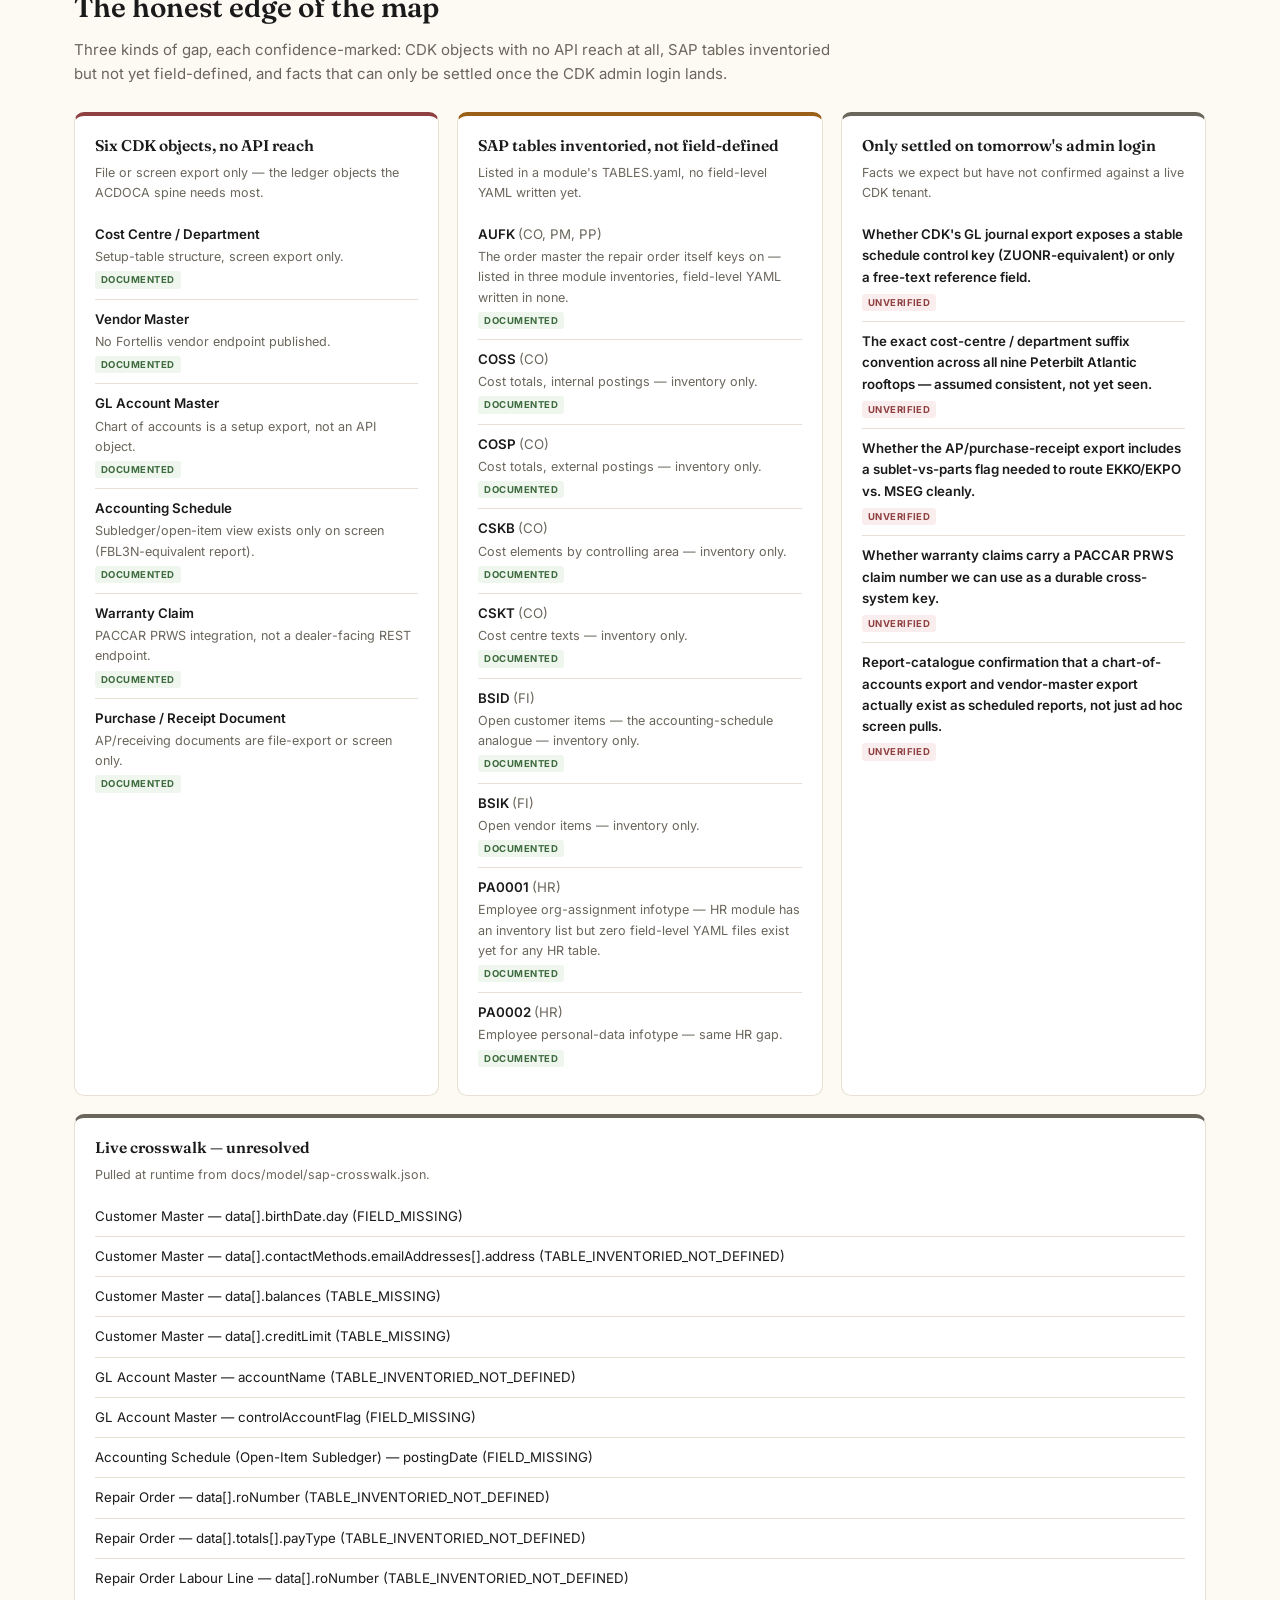
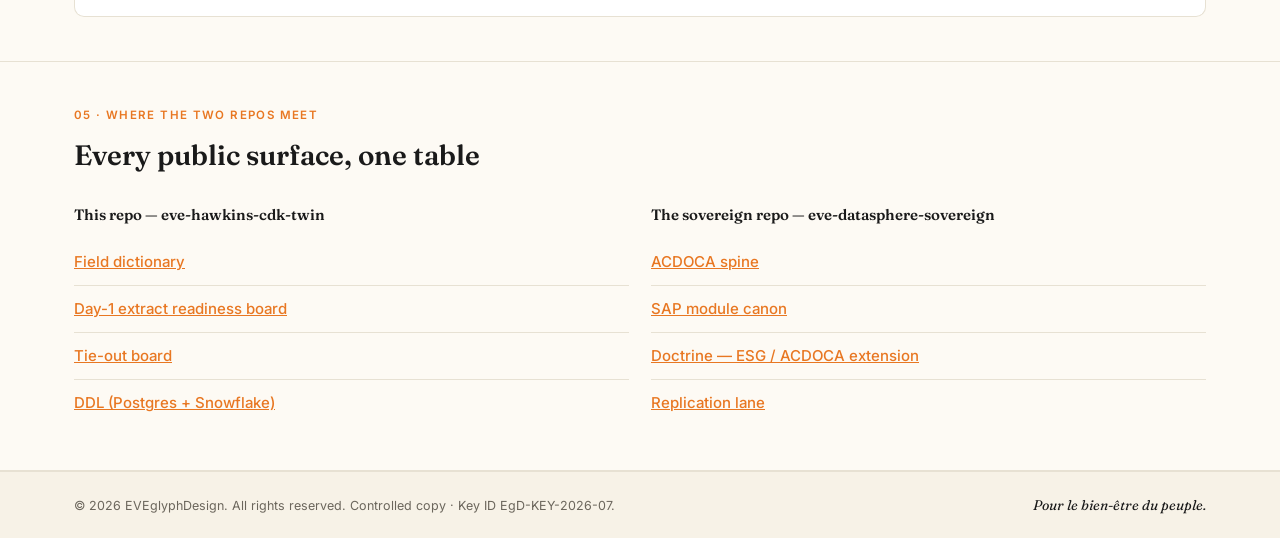
==== commit a7ec062c: "Lane H: wire alignment page to the real sap-crosswalk.json shape (EgD-CDK-SAP-XWALK-v1) Lane G publi" ====
--- a/docs/alignment/index.html
+++ b/docs/alignment/index.html
@@ -252,6 +252,7 @@
         <div class="p-meta">
           ${apiPill(p.api_reach)}
           ${p.field_count!=null ? `<span class="pill">${p.field_count} fields</span>` : ''}
+          ${(CROSSWALK && CROSSWALK.perLayer && CROSSWALK.perLayer[p.cdk_entity_id]) ? `<span class="pill" title="Live, from sap-crosswalk.json">${CROSSWALK.perLayer[p.cdk_entity_id].resolved}/${CROSSWALK.perLayer[p.cdk_entity_id].total} fields resolved to SAP</span>` : ''}
         </div>
         <div class="p-detail">
           <div class="p-row"><div class="k">SAP table(s)</div><div class="v">${sapChips}</div></div>
@@ -350,22 +351,38 @@
   renderGaps();
   renderLinks();
 
-  // Optional: live crosswalk from Lane G, degrade silently if absent.
+  // Optional: live crosswalk from Lane G (contract EgD-CDK-SAP-XWALK-v1), degrade silently if absent/changed shape.
   fetch('../model/sap-crosswalk.json').then(r=>{ if(!r.ok) throw 0; return r.json(); }).then(cw=>{
     try{
-      let resolved=0, unresolved=0, unresolvedList=[];
-      const items = Array.isArray(cw) ? cw : (cw.items || cw.mappings || cw.entries || []);
-      items.forEach(it=>{
-        const ok = it.resolved===true || (it.sap_table && it.status!=='unresolved');
-        if(ok) resolved++; else { unresolved++; if(unresolvedList.length<8) unresolvedList.push(it.label||it.entity_id||it.sap_table||JSON.stringify(it).slice(0,80)); }
+      const rows = Array.isArray(cw) ? cw : (cw.rows || cw.items || cw.mappings || cw.entries || []);
+      if(!rows.length) throw 0;
+      const summary = cw.summary || null;
+      let resolved=0, unresolved=0;
+      const perLayer = {};
+      const unresolvedList = [];
+      rows.forEach(r=>{
+        const isResolved = r.status === 'RESOLVED';
+        if(isResolved) resolved++; else unresolved++;
+        if(!isResolved && unresolvedList.length<10 && r.status !== 'NO_SAP_ANALOGUE'){
+          unresolvedList.push(`${r.cdk_entity_name||r.cdk_entity_id||''} — ${r.cdk_path||''} (${r.status})`);
+        }
+        const eid = r.cdk_entity_id;
+        if(eid){
+          perLayer[eid] = perLayer[eid] || {resolved:0, total:0};
+          perLayer[eid].total++;
+          if(isResolved) perLayer[eid].resolved++;
+        }
       });
+      const total = summary ? summary.total_rows : rows.length;
+      const byStatus = summary && summary.by_status ? Object.entries(summary.by_status).map(([k,v])=>`${v} ${k.replace(/_/g,' ').toLowerCase()}`).join(' · ') : '';
       CROSSWALK = {
-        summary: `Live crosswalk found (<code>docs/model/sap-crosswalk.json</code>): ${resolved} resolved, ${unresolved} unresolved across ${items.length} mapped items.`,
+        perLayer,
+        summary: `Live crosswalk found (<a href="../model/sap-crosswalk.json" target="_blank" rel="noopener"><code>docs/model/sap-crosswalk.json</code></a>, contract ${esc(cw.contract||'EgD-CDK-SAP-XWALK-v1')}): ${resolved} resolved / ${total} total field-level mappings. Breakdown: ${esc(byStatus)}.`,
         unresolved_examples: unresolvedList
       };
       renderLayers();
       renderGaps();
-    }catch(e){ /* malformed crosswalk — degrade silently */ }
+    }catch(e){ /* malformed or absent crosswalk — degrade silently */ }
   }).catch(()=>{ /* not present yet — degrade silently, this is expected until Lane G publishes it */ });
 }).catch(()=>{
   $('#layer-list').innerHTML = '<p>The alignment data could not be loaded. Open it directly: <a href="alignment.json">alignment.json</a></p>';
